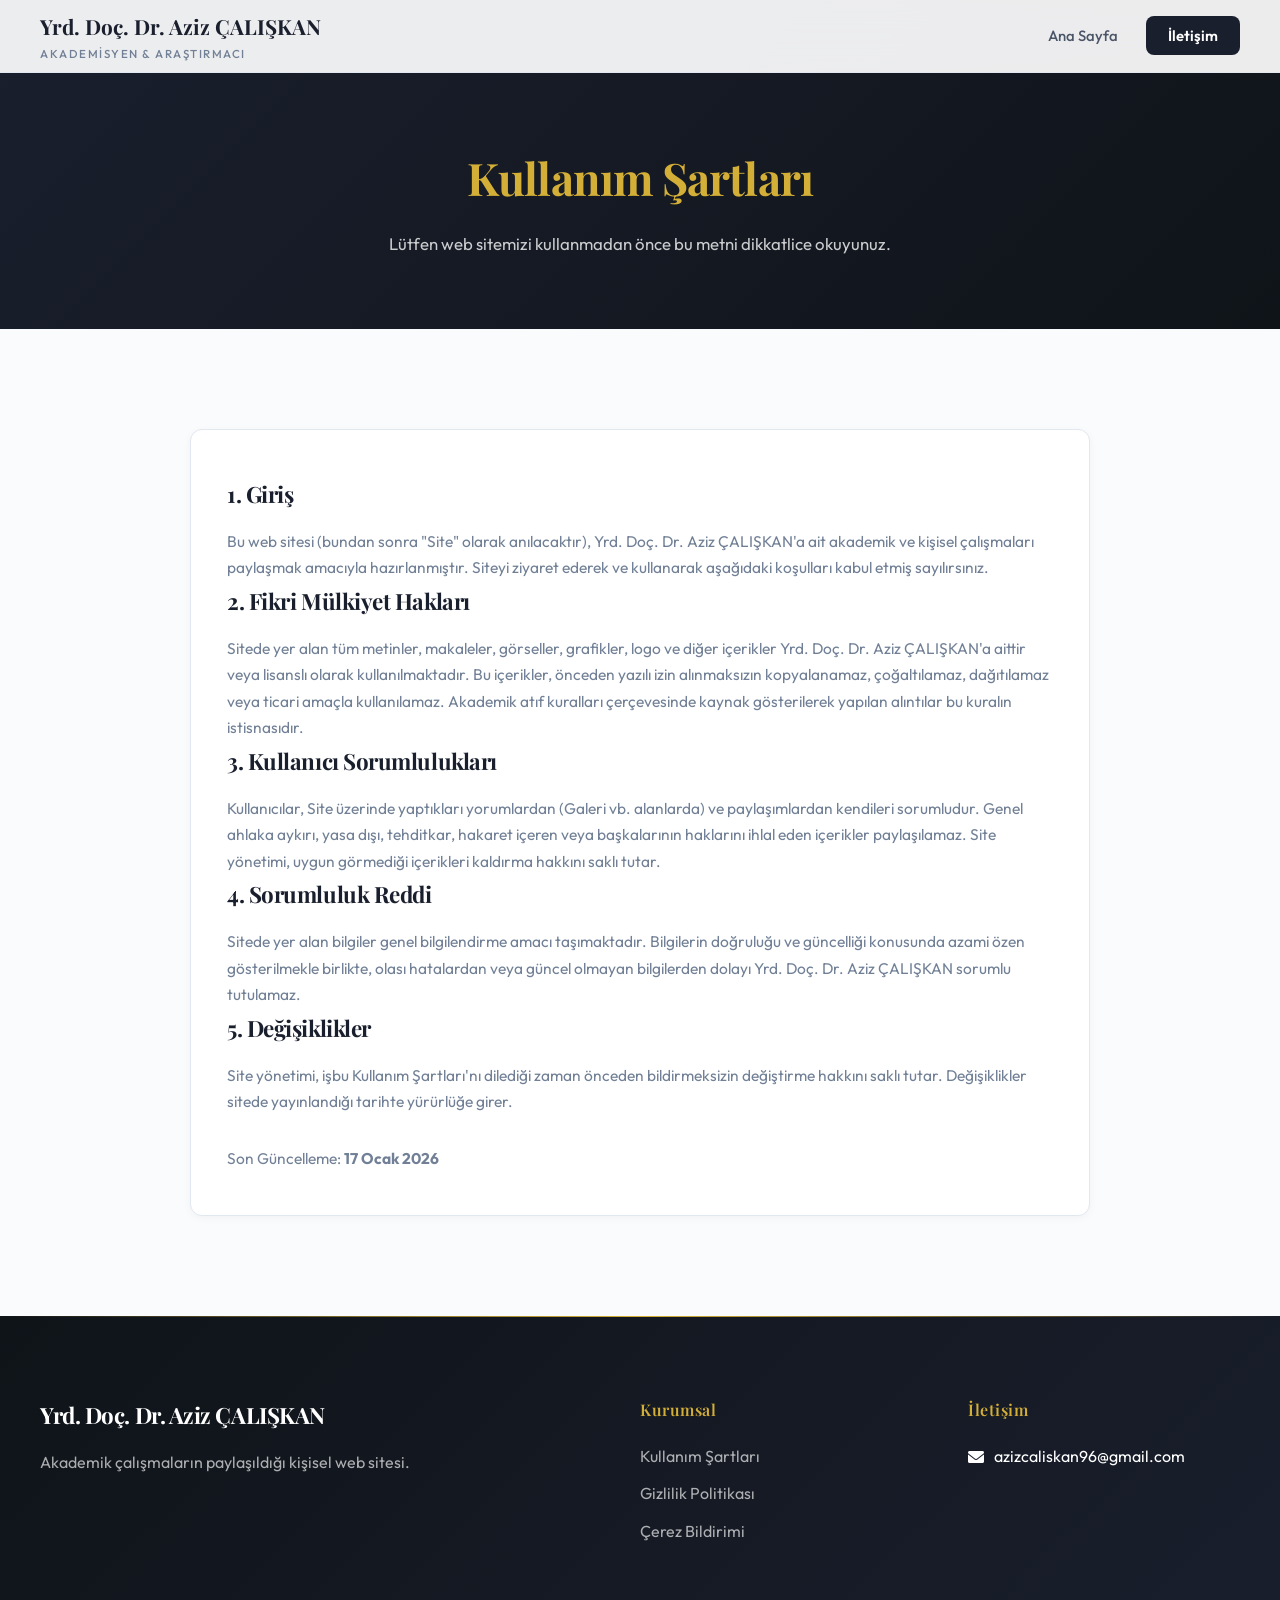
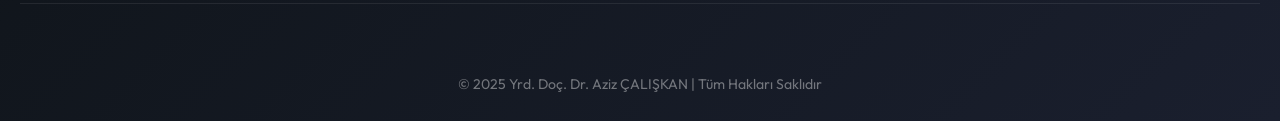
==== pages/kullanim-sartlari.html @ af08d23a "Add files via upload" ====
﻿<!DOCTYPE html>
<html lang="tr">

<head>
    <meta charset="UTF-8">
    <meta name="viewport" content="width=device-width, initial-scale=1.0">
    <title>Kullanım Şartları - Yrd. Doç. Dr. Aziz ÇALIŞKAN</title>
    <link rel="stylesheet" href="../public/css/index.css">
    <link
        href="https://fonts.googleapis.com/css2?family=Outfit:wght@300;400;500;700&family=Playfair+Display:ital,wght@0,400;0,700;1,400&display=swap"
        rel="stylesheet">
    <link rel="stylesheet" href="https://cdnjs.cloudflare.com/ajax/libs/font-awesome/6.0.0/css/all.min.css">
</head>

<body>

    <header class="header">
        <div class="container navbar">
            <a href="../index.html" class="logo">
                <span class="logo-title">Yrd. Doç. Dr. Aziz ÇALIŞKAN</span>
                <span class="logo-subtitle">Akademisyen & Araştırmacı</span>
            </a>
            <nav class="nav-menu">
                <ul class="nav-list">
                    <li class="nav-item"><a href="../index.html" class="nav-link">Ana Sayfa</a></li>
                    <li class="nav-item"><a href="iletisim.html" class="nav-link contact-btn">İletişim</a></li>
                </ul>
            </nav>
        </div>
    </header>

    <main>
        <section class="page-header">
            <div class="container">
                <h1>Kullanım Şartları</h1>
                <p>Lütfen web sitemizi kullanmadan önce bu metni dikkatlice okuyunuz.</p>
            </div>
        </section>

        <section class="section">
            <div class="container">
                <div class="card" style="max-width: 900px; margin: 0 auto; line-height: 1.8;">
                    <h3>1. Giriş</h3>
                    <p>Bu web sitesi (bundan sonra "Site" olarak anılacaktır), Yrd. Doç. Dr. Aziz ÇALIŞKAN'a ait
                        akademik ve
                        kişisel çalışmaları paylaşmak amacıyla hazırlanmıştır. Siteyi ziyaret ederek ve kullanarak
                        aşağıdaki
                        koşulları kabul etmiş sayılırsınız.</p>

                    <h3>2. Fikri Mülkiyet Hakları</h3>
                    <p>Sitede yer alan tüm metinler, makaleler, görseller, grafikler, logo ve diğer içerikler Yrd. Doç.
                        Dr.
                        Aziz ÇALIŞKAN'a aittir veya lisanslı olarak kullanılmaktadır. Bu içerikler, önceden yazılı izin
                        alınmaksızın kopyalanamaz, çoğaltılamaz, dağıtılamaz veya ticari amaçla kullanılamaz. Akademik
                        atıf kuralları çerçevesinde kaynak gösterilerek yapılan alıntılar bu kuralın istisnasıdır.</p>

                    <h3>3. Kullanıcı Sorumlulukları</h3>
                    <p>Kullanıcılar, Site üzerinde yaptıkları yorumlardan (Galeri vb. alanlarda) ve paylaşımlardan
                        kendileri
                        sorumludur. Genel ahlaka aykırı, yasa dışı, tehditkar, hakaret içeren veya başkalarının
                        haklarını
                        ihlal eden içerikler paylaşılamaz. Site yönetimi, uygun görmediği içerikleri kaldırma hakkını
                        saklı
                        tutar.</p>

                    <h3>4. Sorumluluk Reddi</h3>
                    <p>Sitede yer alan bilgiler genel bilgilendirme amacı taşımaktadır. Bilgilerin doğruluğu ve
                        güncelliği
                        konusunda azami özen gösterilmekle birlikte, olası hatalardan veya güncel olmayan bilgilerden
                        dolayı
                        Yrd. Doç. Dr. Aziz ÇALIŞKAN sorumlu tutulamaz.</p>

                    <h3>5. Değişiklikler</h3>
                    <p>Site yönetimi, işbu Kullanım Şartları'nı dilediği zaman önceden bildirmeksizin değiştirme hakkını
                        saklı tutar. Değişiklikler sitede yayınlandığı tarihte yürürlüğe girer.</p>

                    <p style="margin-top: 30px;">Son Güncelleme: <strong>17 Ocak 2026</strong></p>
                </div>
            </div>
        </section>
    </main>

    <footer class="footer">
        <div class="container footer-content">
            <div class="footer-left">
                <h3>Yrd. Doç. Dr. Aziz ÇALIŞKAN</h3>
                <p>Akademik çalışmaların paylaşıldığı kişisel web sitesi.</p>
            </div>
            <div class="footer-links">
                <h4>Kurumsal</h4>
                <ul>
                    <li><a href="kullanim-sartlari.html">Kullanım Şartları</a></li>
                    <li><a href="gizlilik-politikasi.html">Gizlilik Politikası</a></li>
                    <li><a href="cerez-bildirimi.html">Çerez Bildirimi</a></li>
                </ul>
            </div>
            <div class="footer-contact">
                <h4>İletişim</h4>
                <a href="mailto:azizcaliskan96@gmail.com" class="footer-mail"><i class="fas fa-envelope"></i>
                    azizcaliskan96@gmail.com</a>
            </div>
        </div>
        <div class="footer-bottom">
            <p>&copy; 2025 Yrd. Doç. Dr. Aziz ÇALIŞKAN | Tüm Hakları Saklıdır</p>
        </div>
    </footer>

</body>

</html>
---- public/css/index.css ----
:root {
    --primary-dark: #0f1419;
    --primary-color: #1a1f2e;
    --secondary-color: #2a3142;
    --accent-color: #d4af37;
    --accent-hover: #b8941f;

    --text-primary: #1a1f2e;
    --text-secondary: #4a5568;
    --text-muted: #718096;

    --white: #ffffff;
    --off-white: #fafbfc;
    --light-bg: #f7f8fa;
    --lighter-bg: #f0f2f5;

    --border-light: #e2e8f0;
    --border-color: #cbd5e0;

    --shadow-sm: 0 2px 8px rgba(15, 20, 25, 0.04);
    --shadow-md: 0 4px 16px rgba(15, 20, 25, 0.08);
    --shadow-lg: 0 12px 32px rgba(15, 20, 25, 0.12);
    --shadow-xl: 0 20px 48px rgba(15, 20, 25, 0.16);

    --transition: all 0.3s cubic-bezier(0.4, 0, 0.2, 1);
    --transition-slow: all 0.5s cubic-bezier(0.4, 0, 0.2, 1);

    --font-main: 'Outfit', -apple-system, BlinkMacSystemFont, sans-serif;
    --font-heading: 'Playfair Display', Georgia, serif;
}

/* ===== RESET ===== */
* {
    margin: 0;
    padding: 0;
    box-sizing: border-box;
}

body {
    font-family: var(--font-main);
    background-color: var(--off-white);
    color: var(--text-primary);
    line-height: 1.7;
    overflow-x: hidden;
    -webkit-font-smoothing: antialiased;
}

a {
    text-decoration: none;
    color: inherit;
    transition: var(--transition);
}

ul { list-style: none; }

img {
    max-width: 100%;
    display: block;
}

h1, h2, h3, h4, h5, h6 {
    font-family: var(--font-heading);
    font-weight: 700;
    color: var(--text-primary);
    letter-spacing: -0.02em;
}

.container {
    max-width: 1240px;
    margin: 0 auto;
    padding: 0 20px;
}

/* ===== HEADER ===== */
.header {
    background-color: rgba(255, 255, 255, 0.92);
    backdrop-filter: blur(20px) saturate(180%);
    -webkit-backdrop-filter: blur(20px) saturate(180%);
    position: fixed;
    width: 100%;
    top: 0;
    z-index: 1000;
    border-bottom: 1px solid var(--border-light);
    transition: var(--transition);
}

.header.scrolled {
    background-color: rgba(255, 255, 255, 0.98);
    box-shadow: var(--shadow-sm);
}

.navbar {
    display: flex;
    justify-content: space-between;
    align-items: center;
    height: 72px;
}

.logo {
    display: flex;
    flex-direction: column;
}

.logo-title {
    font-family: var(--font-heading);
    font-size: 1.3rem;
    font-weight: 700;
    color: var(--text-primary);
}

.logo-subtitle {
    font-size: 0.72rem;
    color: var(--text-muted);
    letter-spacing: 1.5px;
    text-transform: uppercase;
    font-weight: 500;
}

/* ===== NAV ===== */
.nav-list {
    display: flex;
    align-items: center;
    gap: 28px;
}

.nav-link {
    font-weight: 500;
    color: var(--text-secondary);
    position: relative;
    padding: 6px 0;
    font-size: 0.93rem;
    white-space: nowrap;
}

.nav-link::after {
    content: '';
    position: absolute;
    width: 0;
    height: 2px;
    bottom: 0;
    left: 50%;
    transform: translateX(-50%);
    background-color: var(--accent-color);
    transition: var(--transition);
}

.nav-link:hover { color: var(--text-primary); }
.nav-link:hover::after,
.nav-link.active::after { width: 100%; }
.nav-link.active { color: var(--text-primary); }

.contact-btn {
    background-color: var(--primary-color);
    color: var(--white) !important;
    padding: 10px 22px !important;
    border-radius: 8px;
    font-weight: 600;
}

.contact-btn:hover {
    background-color: var(--primary-dark);
    color: var(--white);
    transform: translateY(-1px);
}

.contact-btn::after { display: none; }

/* ===== HAMBURGER ===== */
.hamburger {
    display: none;
    flex-direction: column;
    cursor: pointer;
    padding: 4px;
    z-index: 1100;
    background: none;
    border: none;
}

.bar {
    display: block;
    width: 26px;
    height: 2.5px;
    margin: 5px 0;
    background-color: var(--primary-color);
    border-radius: 2px;
    transition: var(--transition);
}

.hamburger.active .bar:nth-child(1) {
    transform: translateY(7.5px) rotate(45deg);
}
.hamburger.active .bar:nth-child(2) {
    opacity: 0;
    transform: scaleX(0);
}
.hamburger.active .bar:nth-child(3) {
    transform: translateY(-7.5px) rotate(-45deg);
}

/* ===== MOBILE NAV ===== */
@media (max-width: 992px) {
    .hamburger {
        display: flex;
    }

    .hamburger.active .bar {
        background-color: var(--white);
    }

    .nav-menu {
        position: fixed;
        top: 0;
        left: 0;
        right: 0;
        bottom: 0;
        width: 100%;
        height: 100vh;
        background-color: var(--primary-dark);
        z-index: 1050;
        display: flex;
        flex-direction: column;
        align-items: center;
        justify-content: flex-start;
        padding-top: 100px;
        transform: translateX(100%);
        transition: transform 0.35s cubic-bezier(0.4, 0, 0.2, 1);
        visibility: hidden;
        overflow-y: auto;
    }

    .nav-menu.active {
        transform: translateX(0);
        visibility: visible;
    }

    .nav-list {
        flex-direction: column;
        gap: 0;
        width: 100%;
        padding: 0;
    }

    .nav-item {
        width: 100%;
        text-align: center;
        border-bottom: 1px solid rgba(255, 255, 255, 0.05);
    }

    .nav-item:first-child {
        border-top: 1px solid rgba(255, 255, 255, 0.05);
    }

    .nav-link {
        display: block;
        padding: 20px 32px;
        font-size: 1.2rem;
        font-weight: 500;
        color: var(--white);
    }

    .nav-link::after { display: none; }

    .nav-link.active {
        color: var(--accent-color);
    }

    .contact-btn {
        display: inline-block;
        margin: 30px auto 0;
        padding: 14px 40px !important;
        border-radius: 8px;
        font-size: 1.1rem;
        background-color: var(--accent-color);
        color: var(--white) !important;
    }
}

/* ===== HERO ===== */
.hero {
    min-height: 100vh;
    display: flex;
    align-items: center;
    background: linear-gradient(135deg, #fafbfc 0%, #f0f2f5 100%);
    padding-top: 72px;
}

.hero-content {
    display: grid;
    grid-template-columns: 1.1fr 0.9fr;
    gap: 80px;
    align-items: center;
    padding: 60px 0;
}

.badge {
    background: rgba(212, 175, 55, 0.1);
    color: var(--accent-color);
    padding: 8px 20px;
    border-radius: 50px;
    font-size: 0.82rem;
    font-weight: 600;
    text-transform: uppercase;
    display: inline-block;
    margin-bottom: 24px;
    letter-spacing: 1px;
    border: 1px solid rgba(212, 175, 55, 0.25);
}

.hero h1 {
    font-size: 4rem;
    line-height: 1.1;
    margin-bottom: 20px;
    background: linear-gradient(135deg, var(--primary-dark), var(--secondary-color));
    -webkit-background-clip: text;
    -webkit-text-fill-color: transparent;
    background-clip: text;
    font-weight: 700;
}

.hero-subtitle {
    font-size: 1.3rem;
    color: var(--text-secondary);
    margin-bottom: 16px;
    font-weight: 400;
}

.hero-description {
    color: var(--text-muted);
    margin-bottom: 32px;
    font-size: 1rem;
    max-width: 520px;
    line-height: 1.75;
}

.cta-group {
    display: flex;
    gap: 16px;
    margin-bottom: 40px;
    flex-wrap: wrap;
}

.btn {
    padding: 14px 32px;
    border-radius: 8px;
    font-weight: 600;
    cursor: pointer;
    display: inline-block;
    transition: var(--transition);
    font-size: 0.97rem;
}

.btn-primary {
    background: linear-gradient(135deg, var(--primary-color), var(--primary-dark));
    color: var(--white);
    box-shadow: var(--shadow-md);
    border: none;
}

.btn-primary:hover {
    transform: translateY(-2px);
    box-shadow: var(--shadow-lg);
}

.btn-outline {
    border: 2px solid var(--primary-color);
    color: var(--primary-color);
    background: transparent;
}

.btn-outline:hover {
    background-color: var(--primary-color);
    color: var(--white);
    transform: translateY(-2px);
}

.social-links-hero a {
    font-size: 1.4rem;
    margin-right: 20px;
    color: var(--text-muted);
    display: inline-block;
}

.social-links-hero a:hover {
    color: var(--accent-color);
    transform: translateY(-3px);
}

.hero-image-wrapper { position: relative; }

.hero-image-bg {
    position: absolute;
    inset: 0;
    background: linear-gradient(135deg, rgba(212, 175, 55, 0.12), rgba(26, 31, 46, 0.04));
    border-radius: 30px;
    z-index: 0;
    transform: rotate(-6deg);
    border: 1px solid rgba(212, 175, 55, 0.2);
    animation: float 6s ease-in-out infinite;
}

@keyframes float {
    0%, 100% { transform: rotate(-6deg) translateY(0); }
    50%       { transform: rotate(-6deg) translateY(-14px); }
}

.hero-img {
    width: 85%;
    border-radius: 28px;
    box-shadow: 0 24px 48px rgba(0, 0, 0, 0.14);
    border: 4px solid rgba(255, 255, 255, 0.95);
    margin: 0 auto;
    position: relative;
    z-index: 1;
    transition: var(--transition-slow);
}

.hero-img:hover {
    transform: translateY(-5px);
    box-shadow: 0 30px 60px rgba(212, 175, 55, 0.18);
}

/* ===== SECTIONS ===== */
.section { padding: 100px 0; }

.bg-light { background-color: var(--light-bg); }

.section-header {
    text-align: center;
    margin-bottom: 64px;
}

.section-header h2 {
    font-size: 2.6rem;
    margin-bottom: 14px;
}

.divider {
    width: 80px;
    height: 4px;
    background: linear-gradient(90deg, transparent, var(--accent-color), transparent);
    margin: 0 auto;
    border-radius: 2px;
}

/* ===== CARDS ===== */
.grid-layout {
    display: grid;
    grid-template-columns: repeat(auto-fit, minmax(300px, 1fr));
    gap: 28px;
}

.card {
    background: var(--white);
    padding: 44px 36px;
    border-radius: 12px;
    box-shadow: var(--shadow-sm);
    transition: var(--transition);
    border: 1px solid var(--border-light);
    position: relative;
    overflow: hidden;
}

.card::before {
    content: '';
    position: absolute;
    top: 0; left: 0;
    width: 100%;
    height: 4px;
    background: linear-gradient(90deg, var(--accent-color), var(--accent-hover));
    transform: scaleX(0);
    transform-origin: left;
    transition: var(--transition);
}

.card:hover {
    transform: translateY(-6px);
    box-shadow: var(--shadow-lg);
}

.card:hover::before { transform: scaleX(1); }

.icon-box {
    font-size: 2.5rem;
    color: var(--accent-color);
    margin-bottom: 20px;
}

.card h3 {
    margin-bottom: 14px;
    font-size: 1.4rem;
}

.card p {
    color: var(--text-muted);
    font-size: 0.97rem;
    line-height: 1.7;
}

/* ===== TIMELINE ===== */
.timeline-grid {
    display: grid;
    grid-template-columns: 1fr 1fr;
    gap: 64px;
}

.timeline-column h3 {
    margin-bottom: 32px;
    display: flex;
    align-items: center;
    gap: 12px;
    font-size: 1.25rem;
}

.timeline {
    border-left: 2px solid var(--border-light);
    padding-left: 28px;
}

.timeline-item {
    position: relative;
    margin-bottom: 40px;
}

.timeline-item::before {
    content: '';
    position: absolute;
    left: -35px;
    top: 6px;
    width: 12px;
    height: 12px;
    background-color: var(--accent-color);
    border-radius: 50%;
    border: 3px solid var(--white);
    box-shadow: 0 0 0 2px var(--accent-color);
}

.timeline-item h4 {
    font-size: 1.1rem;
    margin-bottom: 6px;
}

.timeline-item .year {
    font-size: 0.82rem;
    color: var(--accent-color);
    font-weight: 700;
    margin-bottom: 6px;
    display: block;
    letter-spacing: 1px;
}

.timeline-item p {
    color: var(--text-muted);
    line-height: 1.6;
}

/* ===== STATS ===== */
.stats-counter {
    display: flex;
    justify-content: space-around;
    flex-wrap: wrap;
    gap: 24px;
    background: linear-gradient(135deg, var(--primary-color), var(--primary-dark));
    padding: 56px 40px;
    border-radius: 16px;
    color: var(--white);
    margin-top: 56px;
    box-shadow: var(--shadow-lg);
}

.stat-item { text-align: center; }

.stat-item .count {
    display: block;
    font-size: 2.8rem;
    font-weight: 700;
    color: var(--accent-color);
    font-family: var(--font-heading);
    margin-bottom: 6px;
}

.stat-item .label {
    font-size: 0.95rem;
    opacity: 0.85;
    font-weight: 500;
}

/* ===== PAGE HEADER ===== */
.page-header {
    background: linear-gradient(135deg, var(--primary-color) 0%, var(--primary-dark) 100%);
    color: var(--white);
    padding: 140px 0 70px;
    text-align: center;
}

.page-header h1 {
    font-size: 2.8rem;
    color: var(--accent-color);
    margin-bottom: 14px;
}

.page-header p {
    color: rgba(255, 255, 255, 0.78);
    max-width: 600px;
    margin: 0 auto;
    font-size: 1.05rem;
}

/* ===== FOOTER ===== */
.footer {
    background: linear-gradient(135deg, #0f1419 0%, #1a1f2e 100%);
    color: #fff;
    padding: 80px 0 24px;
    position: relative;
}

.footer::before {
    content: '';
    position: absolute;
    top: 0; left: 0; right: 0;
    height: 1px;
    background: linear-gradient(90deg, transparent, var(--accent-color), transparent);
}

.footer-content {
    display: grid;
    grid-template-columns: 2fr 1fr 1fr;
    gap: 56px;
    margin-bottom: 48px;
    border-bottom: 1px solid rgba(255, 255, 255, 0.08);
    padding-bottom: 48px;
}

.footer h3 { color: var(--white); margin-bottom: 14px; font-size: 1.4rem; }
.footer h4 { color: var(--accent-color); margin-bottom: 20px; font-size: 1rem; font-weight: 600; letter-spacing: 0.5px; }
.footer p { color: rgba(255, 255, 255, 0.65); line-height: 1.8; }

.footer-links ul li { margin-bottom: 10px; }

.footer-links a {
    color: rgba(255, 255, 255, 0.65);
    display: inline-block;
}

.footer-links a:hover {
    color: var(--accent-color);
    padding-left: 5px;
}

.footer-contact .footer-mail {
    display: inline-flex;
    align-items: center;
    gap: 10px;
    color: var(--white);
    margin-bottom: 20px;
    font-size: 1rem;
}

.footer-contact .footer-mail:hover { color: var(--accent-color); }

.social-icons-footer a {
    color: rgba(255, 255, 255, 0.75);
    font-size: 1.35rem;
    margin-right: 14px;
    display: inline-block;
}

.social-icons-footer a:hover {
    color: var(--accent-color);
    transform: translateY(-3px);
}

.footer-bottom {
    text-align: center;
    padding-top: 20px;
}

.footer-bottom p {
    color: rgba(255, 255, 255, 0.4);
    font-size: 0.88rem;
    max-width: 100%;
}

/* ===== FORMS ===== */
.form-group { margin-bottom: 24px; }

.form-label {
    display: block;
    margin-bottom: 8px;
    font-weight: 600;
    color: var(--text-primary);
    font-size: 0.93rem;
}

.form-control {
    width: 100%;
    padding: 14px 16px;
    background-color: var(--off-white);
    border: 1.5px solid var(--border-light);
    border-radius: 10px;
    font-family: var(--font-main);
    font-size: 0.97rem;
    color: var(--text-primary);
    transition: var(--transition);
}

.form-control:focus {
    outline: none;
    background-color: var(--white);
    border-color: var(--accent-color);
    box-shadow: 0 0 0 3px rgba(212, 175, 55, 0.1);
}

textarea.form-control {
    resize: vertical;
    min-height: 140px;
}

.form-row {
    display: grid;
    grid-template-columns: 1fr 1fr;
    gap: 18px;
}

.btn-submit {
    width: 100%;
    background: linear-gradient(135deg, var(--primary-color), var(--primary-dark));
    color: var(--white);
    padding: 16px;
    border: none;
    border-radius: 10px;
    font-size: 1rem;
    font-weight: 600;
    cursor: pointer;
    transition: var(--transition);
    box-shadow: var(--shadow-md);
}

.btn-submit:hover {
    transform: translateY(-2px);
    box-shadow: var(--shadow-lg);
}

.contact-form-wrapper {
    background: #fff;
    padding: 48px;
    border-radius: 14px;
    box-shadow: 0 8px 32px rgba(0, 0, 0, 0.07);
    max-width: 800px;
    margin: 0 auto;
}

/* ===== MODAL (Blog) ===== */
.modal-overlay {
    position: fixed;
    inset: 0;
    background-color: rgba(15, 20, 25, 0.7);
    backdrop-filter: blur(4px);
    z-index: 2000;
    display: flex;
    justify-content: center;
    align-items: center;
    opacity: 0;
    visibility: hidden;
    transition: var(--transition);
    padding: 20px;
}

.modal-overlay.active {
    opacity: 1;
    visibility: visible;
}

.modal-content {
    background-color: var(--white);
    width: 100%;
    max-width: 780px;
    max-height: 88vh;
    border-radius: 14px;
    box-shadow: var(--shadow-xl);
    overflow-y: auto;
    transform: translateY(20px);
    transition: var(--transition);
    border: 1px solid var(--border-light);
}

.modal-overlay.active .modal-content { transform: translateY(0); }

.modal-header {
    display: flex;
    justify-content: space-between;
    align-items: flex-start;
    padding: 28px 28px 20px;
    border-bottom: 1px solid var(--border-light);
    position: sticky;
    top: 0;
    background-color: var(--white);
    z-index: 10;
}

.modal-title-box h3 {
    font-size: 1.6rem;
    margin-bottom: 6px;
    line-height: 1.3;
}

.modal-meta { font-size: 0.88rem; color: var(--text-muted); }

.modal-close {
    background: transparent;
    border: none;
    font-size: 1.4rem;
    color: var(--text-muted);
    cursor: pointer;
    width: 38px;
    height: 38px;
    border-radius: 50%;
    display: flex;
    align-items: center;
    justify-content: center;
    transition: var(--transition);
    flex-shrink: 0;
}

.modal-close:hover {
    background-color: var(--lighter-bg);
    color: var(--accent-color);
}

.modal-body {
    padding: 28px;
    line-height: 1.8;
    color: var(--text-secondary);
    font-size: 1.02rem;
}

.modal-body p { margin-bottom: 20px; }
.modal-body h4 { font-size: 1.3rem; margin: 28px 0 14px; color: var(--primary-color); }
.modal-body ul { list-style-type: disc; padding-left: 22px; margin-bottom: 20px; }
.modal-body li { margin-bottom: 10px; }

/* ===== COOKIE BANNER ===== */
.cookie-banner {
    position: fixed;
    bottom: 0; left: 0;
    width: 100%;
    background-color: rgba(15, 20, 25, 0.96);
    backdrop-filter: blur(10px);
    color: #fff;
    padding: 20px 24px;
    z-index: 9999;
    display: flex;
    flex-wrap: wrap;
    justify-content: space-between;
    align-items: center;
    gap: 16px;
    border-top: 1px solid rgba(255, 255, 255, 0.08);
    animation: slideUp 0.4s ease-out;
}

@keyframes slideUp {
    from { transform: translateY(100%); }
    to   { transform: translateY(0); }
}

.cookie-content { flex: 1; min-width: 260px; }
.cookie-content h3 { margin-bottom: 8px; color: var(--accent-color); font-size: 1rem; }
.cookie-content a { color: var(--accent-color); text-decoration: underline; }
.cookie-content p { font-size: 0.9rem; color: rgba(255,255,255,0.75); }

.cookie-actions { display: flex; gap: 10px; flex-shrink: 0; }

.btn-cookie-primary {
    background-color: var(--accent-color);
    color: #000;
    border: none;
    padding: 10px 20px;
    border-radius: 6px;
    cursor: pointer;
    font-weight: 600;
    font-size: 0.92rem;
    transition: var(--transition);
}

.btn-cookie-primary:hover { background-color: var(--accent-hover); }

.btn-cookie-outline {
    background-color: transparent;
    border: 1px solid rgba(255,255,255,0.4);
    color: #fff;
    padding: 10px 20px;
    border-radius: 6px;
    cursor: pointer;
    font-size: 0.92rem;
    transition: var(--transition);
}

.btn-cookie-outline:hover {
    border-color: var(--accent-color);
    color: var(--accent-color);
}

/* ===== TABLET ===== */
@media (max-width: 1024px) {
    .hero-content { gap: 48px; }
    .hero h1 { font-size: 3.2rem; }
    .footer-content { grid-template-columns: 1fr 1fr; gap: 40px; }
    .timeline-grid { gap: 40px; }
}

/* ===== MOBILE ===== */
@media (max-width: 768px) {
    .hero-content {
        grid-template-columns: 1fr;
        text-align: center;
        gap: 32px;
        padding: 48px 0 40px;
    }

    .hero h1 { font-size: 2.6rem; }
    .hero-subtitle { font-size: 1.1rem; }
    .hero-description { font-size: 0.97rem; margin: 0 auto 28px; }

    .hero-image-wrapper { max-width: 320px; margin: 0 auto; }

    .social-links-hero { justify-content: center; }

    .cta-group { justify-content: center; }

    .section { padding: 64px 0; }
    .section-header { margin-bottom: 44px; }
    .section-header h2 { font-size: 2rem; }

    .grid-layout { grid-template-columns: 1fr; gap: 20px; }
    .card { padding: 32px 24px; }

    .timeline-grid { grid-template-columns: 1fr; gap: 40px; }

    .stats-counter { padding: 40px 24px; gap: 32px; }
    .stat-item .count { font-size: 2.2rem; }

    .page-header { padding: 120px 0 56px; }
    .page-header h1 { font-size: 2rem; }

    .footer-content {
        grid-template-columns: 1fr;
        gap: 36px;
    }

    .contact-form-wrapper { padding: 28px 20px; }

    .form-row { grid-template-columns: 1fr; gap: 0; }

    .modal-content { max-height: 92vh; border-radius: 12px 12px 0 0; }
    .modal-header { padding: 20px; }
    .modal-body { padding: 20px; }

    .cookie-banner { flex-direction: column; align-items: flex-start; }
    .cookie-actions { width: 100%; }
}

@media (max-width: 480px) {
    .container { padding: 0 14px; }
    .hero h1 { font-size: 2.1rem; }
    .btn { padding: 13px 26px; font-size: 0.93rem; }
    .cta-group { flex-direction: column; }
    .cta-group .btn { width: 100%; text-align: center; }
    .logo-title { font-size: 1.1rem; }
}

/* ===== NO SCROLL (mobile menu open) ===== */
body.no-scroll { overflow: hidden; }
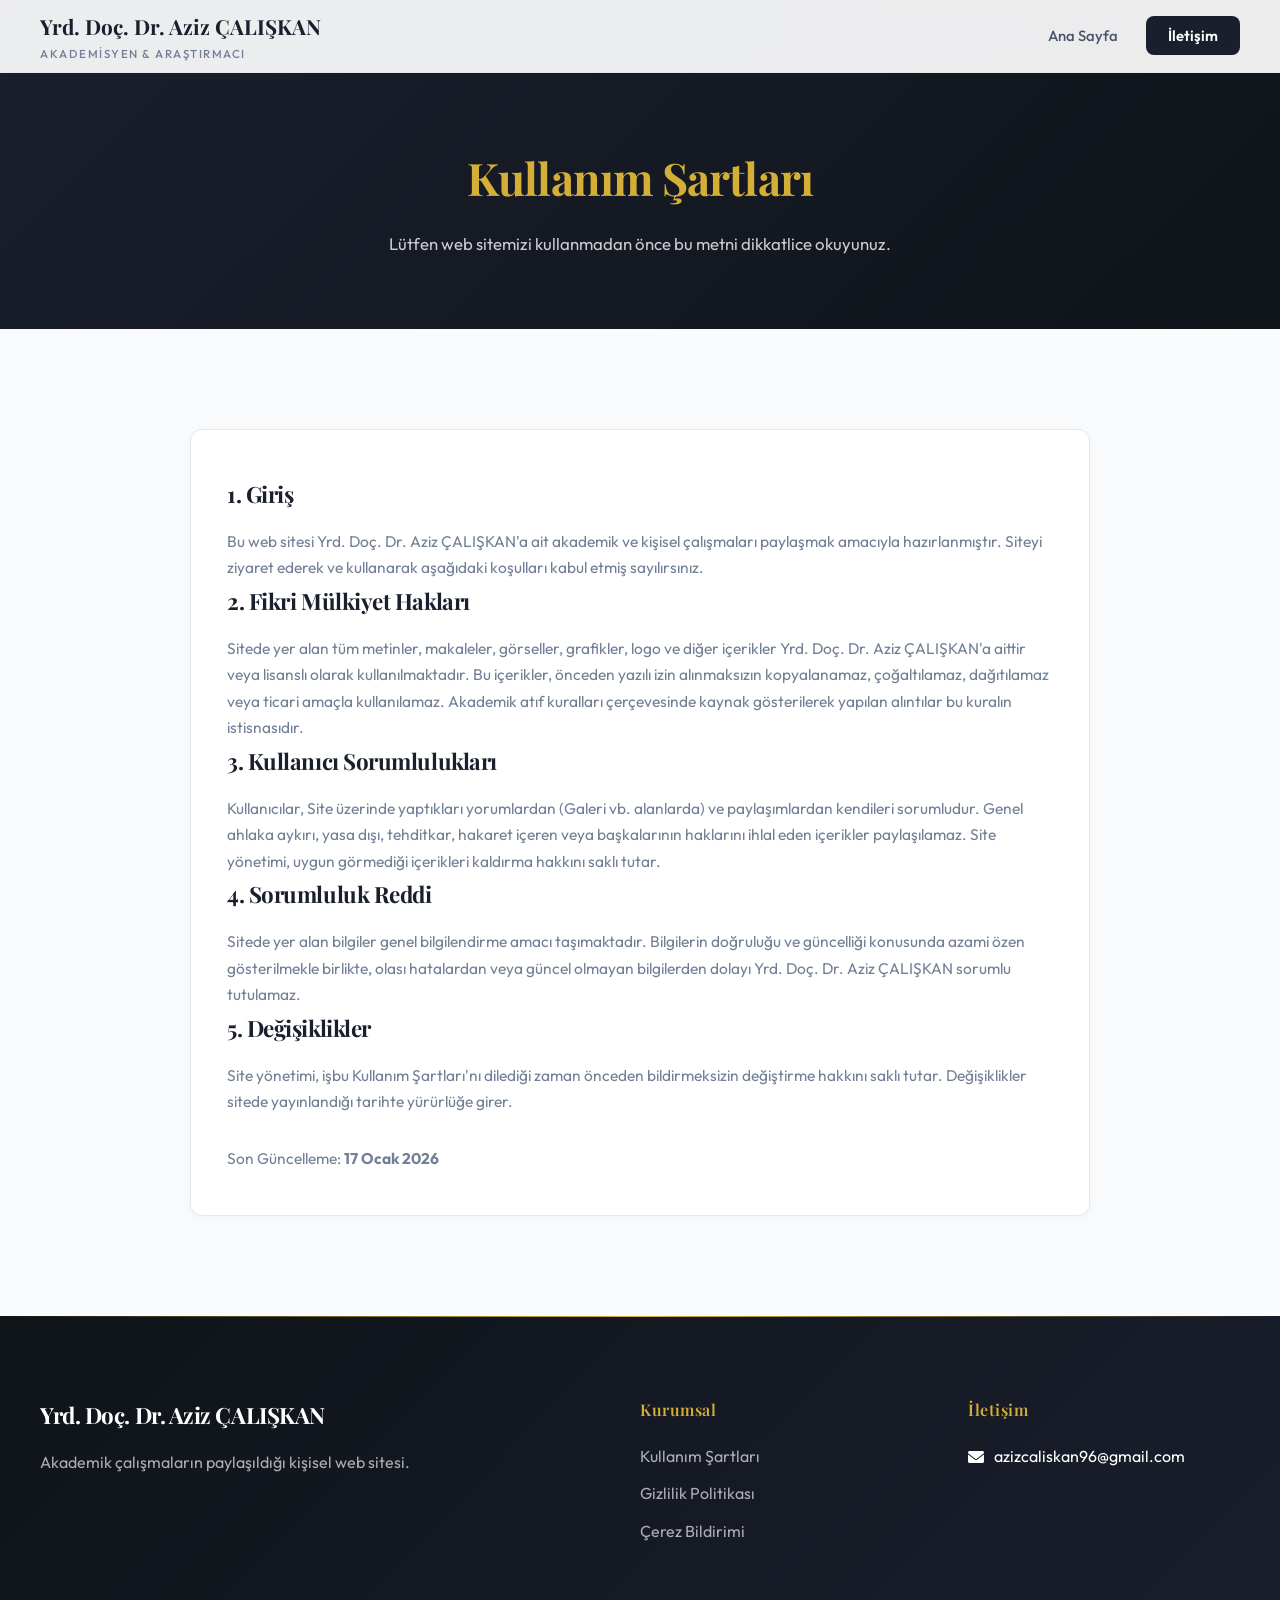
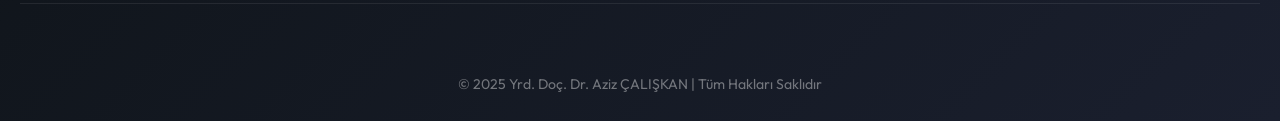
==== commit 674b25d3: "Update kullanim-sartlari.html" ====
--- a/pages/kullanim-sartlari.html
+++ b/pages/kullanim-sartlari.html
@@ -9,7 +9,7 @@
     <link
         href="https://fonts.googleapis.com/css2?family=Outfit:wght@300;400;500;700&family=Playfair+Display:ital,wght@0,400;0,700;1,400&display=swap"
         rel="stylesheet">
-    <link rel="stylesheet" href="https://cdnjs.cloudflare.com/ajax/libs/font-awesome/6.0.0/css/all.min.css">
+    <link rel="stylesheet" href="https://cdnjs.cloudflare.com/ajax/libs/font-awesome/6.0.0/css/all.min.css">
 </head>
 
 <body>
@@ -41,7 +41,7 @@
             <div class="container">
                 <div class="card" style="max-width: 900px; margin: 0 auto; line-height: 1.8;">
                     <h3>1. Giriş</h3>
-                    <p>Bu web sitesi (bundan sonra "Site" olarak anılacaktır), Yrd. Doç. Dr. Aziz ÇALIŞKAN'a ait
+                    <p>Bu web sitesi Yrd. Doç. Dr. Aziz ÇALIŞKAN'a ait
                         akademik ve
                         kişisel çalışmaları paylaşmak amacıyla hazırlanmıştır. Siteyi ziyaret ederek ve kullanarak
                         aşağıdaki
